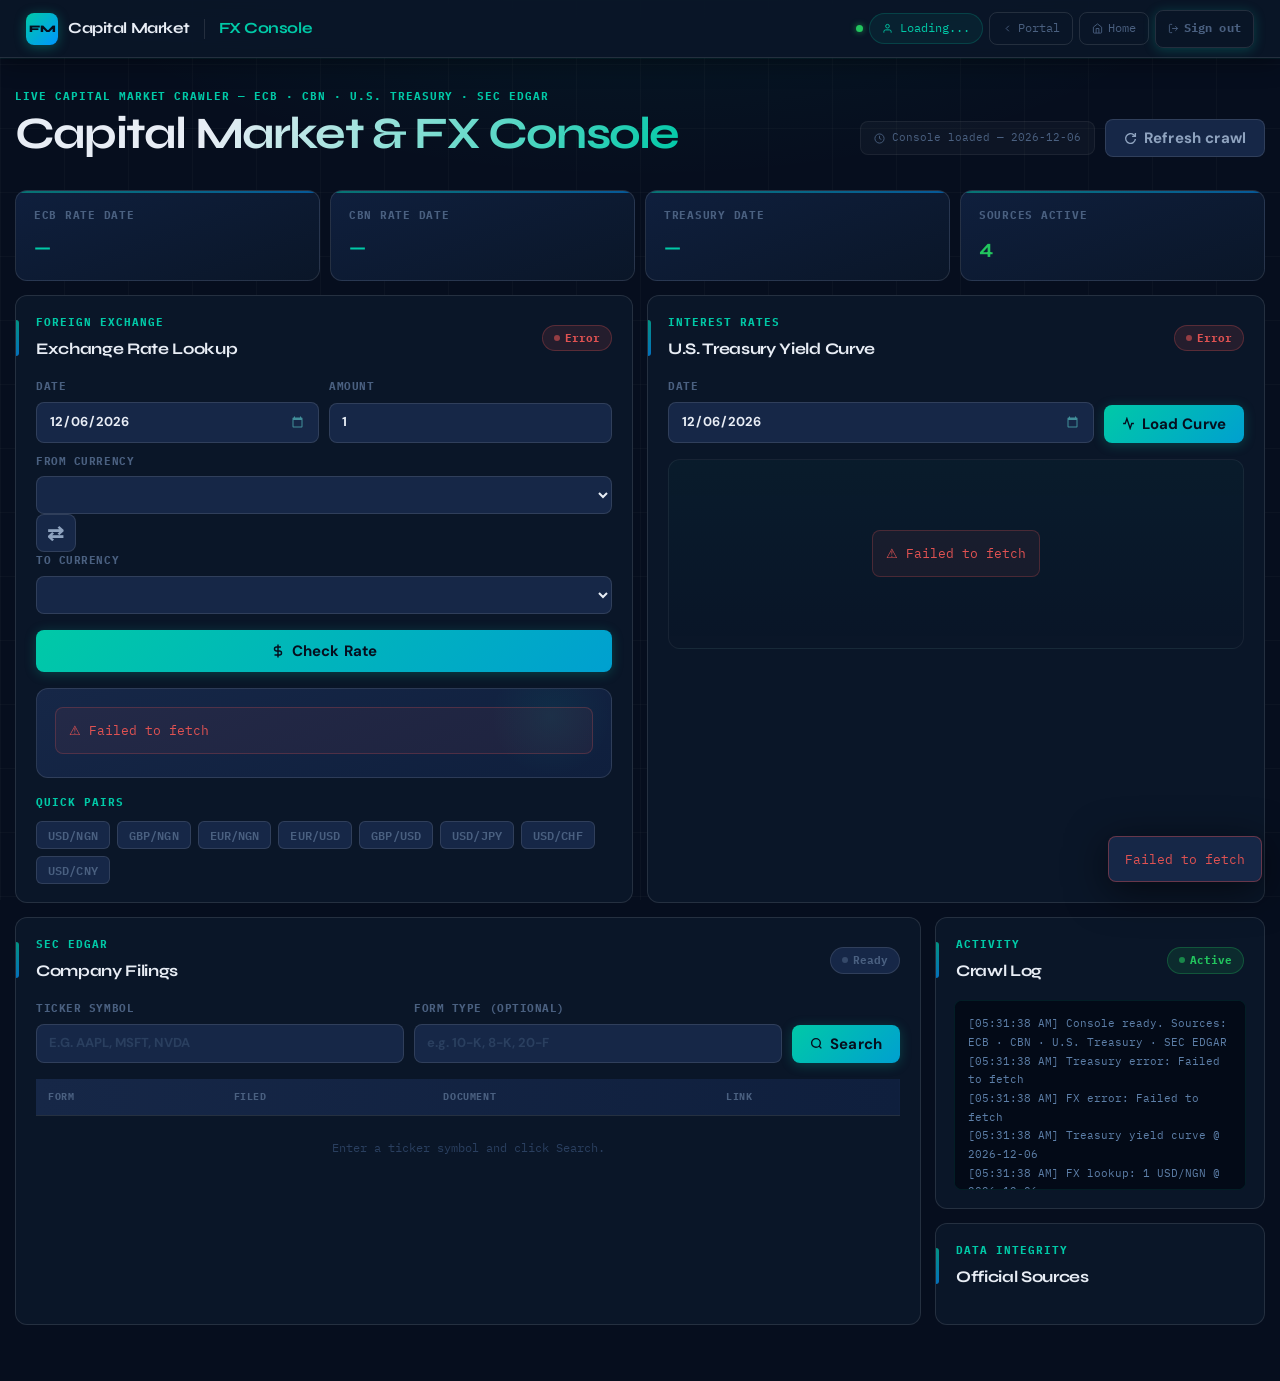
==== cmf/index.html @ c82257a8 "Update index.html" ====
<!DOCTYPE html>
<html lang="en">
<head>
<meta charset="UTF-8">
<meta name="viewport" content="width=device-width,initial-scale=1.0">
<title>Capital Market & FX Console — FM Finance Suite</title>
<link rel="icon" type="image/svg+xml" href="data:image/svg+xml,<svg xmlns='http://www.w3.org/2000/svg' viewBox='0 0 32 32'><rect width='32' height='32' rx='7' fill='%2300c9a7'/><text x='50%25' y='50%25' dominant-baseline='central' text-anchor='middle' font-family='Arial' font-weight='700' font-size='11' fill='%230a1628'>FM</text></svg>">
<link rel="preconnect" href="https://fonts.googleapis.com">
<link href="https://fonts.googleapis.com/css2?family=IBM+Plex+Mono:wght@400;500&family=Syne:wght@600;700;800&family=DM+Sans:ital,wght@0,400;0,500;0,600;1,400&display=swap" rel="stylesheet">
<style>
/* ════════════════════════════════════════════════════════════════════════
   FM FINANCE SUITE — CAPITAL MARKET & FX CONSOLE
   Design System: ECL dark navy / teal — enhanced edition
   ════════════════════════════════════════════════════════════════════════ */

*,*::before,*::after{box-sizing:border-box;margin:0;padding:0}

:root{
  /* Core palette */
  --n:   #060e1e;
  --n2:  #0a1628;
  --n3:  #0f1f3d;
  --n4:  #162747;
  --n5:  #1c3057;

  /* Accent */
  --t:   #00c9a7;
  --t2:  #00a98e;
  --t3:  #00876f;
  --tg:  linear-gradient(135deg,#00c9a7,#0096ff);

  /* Semantic */
  --am:  #f5a623;
  --rd:  #e05252;
  --gr:  #22c55e;
  --bl:  #3b82f6;

  /* Text */
  --tx:  #e8edf5;
  --tx2: #8fa3bf;
  --tx3: #4a6080;
  --tx4: #2a3f5f;

  /* Surfaces */
  --b:   rgba(255,255,255,.06);
  --b2:  rgba(255,255,255,.11);
  --b3:  rgba(255,255,255,.18);
  --sf:  rgba(255,255,255,.03);
  --sf2: rgba(0,201,167,.05);

  /* Glow */
  --glow-t:  0 0 24px rgba(0,201,167,.18), 0 0 48px rgba(0,201,167,.08);
  --glow-b:  0 0 24px rgba(59,130,246,.15);

  /* Layout */
  --r:   8px;
  --r2:  12px;

  /* Fonts */
  --mo: 'IBM Plex Mono', monospace;
  --sa: 'DM Sans', sans-serif;
  --di: 'Syne', sans-serif;

  /* Shadow */
  --sh:  0 4px 24px rgba(0,0,0,.5), 0 1px 0 rgba(255,255,255,.04) inset;
  --sh2: 0 8px 40px rgba(0,0,0,.6);
}

html{font-size:15px;scroll-behavior:smooth}

body{
  font-family:var(--sa);
  background:var(--n);
  color:var(--tx);
  min-height:100vh;
  line-height:1.6;
  /* subtle grid texture */
  background-image:
    radial-gradient(ellipse 80% 50% at 50% -10%, rgba(0,201,167,.08) 0%, transparent 60%),
    linear-gradient(rgba(255,255,255,.025) 1px, transparent 1px),
    linear-gradient(90deg, rgba(255,255,255,.025) 1px, transparent 1px);
  background-size: auto, 64px 64px, 64px 64px;
  background-attachment: fixed;
}

button,input,select,textarea{font:inherit}
a{color:var(--t);text-decoration:none}
a:hover{text-decoration:underline;color:var(--t2)}

/* ── Scrollbar ──────────────────────────────────────────────────────── */
::-webkit-scrollbar{width:5px;height:5px}
::-webkit-scrollbar-track{background:var(--n2)}
::-webkit-scrollbar-thumb{background:var(--n5);border-radius:99px}
::-webkit-scrollbar-thumb:hover{background:var(--t3)}

/* ── Keyframes ──────────────────────────────────────────────────────── */
@keyframes fadeUp{from{opacity:0;transform:translateY(12px)}to{opacity:1;transform:none}}
@keyframes pulse-dot{0%,100%{opacity:.5}50%{opacity:1}}
@keyframes spin{to{transform:rotate(360deg)}}
@keyframes shimmer{from{background-position:-200% 0}to{background-position:200% 0}}

/* ════════════════════════════════════════════════════════════════════════
   NAV
   ════════════════════════════════════════════════════════════════════════ */
#topnav{
  background:rgba(10,22,40,.92);
  backdrop-filter:blur(18px) saturate(1.4);
  -webkit-backdrop-filter:blur(18px) saturate(1.4);
  border-bottom:1px solid var(--b2);
  padding:0 1.75rem;
  height:58px;
  display:flex;
  align-items:center;
  justify-content:space-between;
  position:sticky;top:0;z-index:200;
  box-shadow:0 1px 0 rgba(0,201,167,.06), 0 4px 24px rgba(0,0,0,.4);
}

.nav-logo{
  font-family:var(--di);font-weight:700;font-size:15.5px;
  letter-spacing:-.03em;color:var(--tx);
  display:flex;align-items:center;gap:10px;
  user-select:none;
}

.nav-lm{
  width:32px;height:32px;
  background:linear-gradient(135deg,#00c9a7,#0096ff);
  border-radius:8px;
  display:flex;align-items:center;justify-content:center;
  font-size:10px;color:#060e1e;font-weight:800;
  box-shadow:0 2px 12px rgba(0,201,167,.35);
  flex-shrink:0;
  letter-spacing:0;
}

.nav-separator{
  width:1px;height:20px;background:var(--b2);margin:0 4px;
}

.nav-right{display:flex;align-items:center;gap:6px}

.nav-btn{
  display:flex;align-items:center;gap:5px;
  background:transparent;border:1px solid var(--b2);
  border-radius:var(--r);padding:6px 12px;
  font-size:11.5px;font-family:var(--mo);
  color:var(--tx3);cursor:pointer;
  transition:all .2s;text-decoration:none;
  white-space:nowrap;
}
.nav-btn:hover{
  background:var(--sf);color:var(--tx);
  border-color:var(--b3);text-decoration:none;
}
.nav-btn.home-btn:hover{border-color:rgba(0,201,167,.4);color:var(--t)}
.nav-btn.sign-out:hover{border-color:rgba(224,82,82,.4);color:var(--rd)}

.user-chip{
  display:flex;align-items:center;gap:7px;
  background:rgba(0,201,167,.07);
  border:1px solid rgba(0,201,167,.2);
  border-radius:20px;padding:5px 12px;
  font-size:11.5px;color:var(--t);font-family:var(--mo);
}

.live-dot{
  width:7px;height:7px;border-radius:50%;
  background:var(--gr);
  box-shadow:0 0 6px rgba(34,197,94,.7);
  animation:pulse-dot 2s ease-in-out infinite;
  flex-shrink:0;
}

/* ════════════════════════════════════════════════════════════════════════
   PAGE HEADER
   ════════════════════════════════════════════════════════════════════════ */
.page-header{
  width:min(1520px,calc(100% - 2rem));
  margin:2rem auto 1.25rem;
  display:flex;align-items:flex-end;
  justify-content:space-between;gap:16px;flex-wrap:wrap;
  animation:fadeUp .5s ease both;
}

.page-title-group p.eyebrow{margin-bottom:6px}

.page-title{
  font-family:var(--di);
  font-size:clamp(1.7rem,3.8vw,3rem);
  line-height:1.04;letter-spacing:-.04em;margin:0;
  background:linear-gradient(120deg,#e8edf5 30%,#00c9a7 100%);
  -webkit-background-clip:text;-webkit-text-fill-color:transparent;
  background-clip:text;
}

.header-actions{display:flex;align-items:center;flex-wrap:wrap;gap:10px}

.as-of-badge{
  font-family:var(--mo);font-size:11px;color:var(--tx3);
  border:1px solid var(--b);border-radius:var(--r);
  padding:7px 13px;background:var(--sf);
  display:flex;align-items:center;gap:7px;
}

/* ════════════════════════════════════════════════════════════════════════
   LAYOUT WRAPPERS
   ════════════════════════════════════════════════════════════════════════ */
.main-wrap{
  width:min(1520px,calc(100% - 2rem));
  margin:0 auto 56px;
}

.grid{display:grid;gap:14px;margin-bottom:14px}
.grid-2{grid-template-columns:1fr 1fr}
.grid-main{grid-template-columns:minmax(0,1fr) minmax(0,1fr)}
.grid-sec{grid-template-columns:minmax(0,1fr) 330px}
.side-col{display:flex;flex-direction:column;gap:14px}

/* ════════════════════════════════════════════════════════════════════════
   SOURCE STRIP
   ════════════════════════════════════════════════════════════════════════ */
.source-strip{
  display:grid;
  grid-template-columns:repeat(4,1fr);
  gap:10px;margin-bottom:14px;
  animation:fadeUp .45s ease both;
}

.source-chip{
  display:flex;align-items:center;gap:11px;
  padding:13px 15px;
  border:1px solid var(--b2);border-radius:var(--r2);
  background:linear-gradient(135deg,var(--n3) 0%,var(--n2) 100%);
  transition:all .25s;cursor:default;
  position:relative;overflow:hidden;
}
.source-chip::before{
  content:'';position:absolute;inset:0;
  background:linear-gradient(135deg,rgba(0,201,167,.06),transparent 60%);
  opacity:0;transition:opacity .25s;
}
.source-chip:hover::before{opacity:1}
.source-chip:hover{border-color:rgba(0,201,167,.3);box-shadow:var(--glow-t)}

.source-chip img{
  width:24px;height:24px;border-radius:5px;
  object-fit:contain;background:#fff;padding:2px;
  flex-shrink:0;
}
.source-chip strong{display:block;font-size:12.5px;color:var(--tx);font-family:var(--di);line-height:1.2}
.source-chip span{display:block;font-size:10.5px;color:var(--tx3);font-family:var(--mo);line-height:1.3;margin-top:2px}

/* ════════════════════════════════════════════════════════════════════════
   METRICS BAND
   ════════════════════════════════════════════════════════════════════════ */
.metrics-band{
  display:grid;
  grid-template-columns:repeat(4,minmax(0,1fr));
  gap:10px;margin-bottom:14px;
}

.metric-card{
  padding:16px 18px;
  border:1px solid var(--b2);border-radius:var(--r2);
  background:linear-gradient(160deg,var(--n3) 0%,var(--n2) 100%);
  position:relative;overflow:hidden;
  transition:border-color .25s, box-shadow .25s;
}
.metric-card::after{
  content:'';position:absolute;
  top:0;left:0;right:0;height:2px;
  background:var(--tg);opacity:.5;
}
.metric-card:hover{border-color:rgba(0,201,167,.25);box-shadow:var(--glow-t)}

.metric-label{
  display:block;margin-bottom:8px;
  color:var(--tx3);font-size:10.5px;font-weight:700;
  text-transform:uppercase;font-family:var(--mo);letter-spacing:.07em;
}
.metric-value{
  font-family:var(--di);
  font-size:clamp(.95rem,1.6vw,1.35rem);
  letter-spacing:-.03em;color:var(--t);
  font-weight:700;
}

/* ════════════════════════════════════════════════════════════════════════
   PANELS
   ════════════════════════════════════════════════════════════════════════ */
.panel{
  border:1px solid var(--b2);border-radius:var(--r2);
  background:var(--n2);min-width:0;
  position:relative;overflow:hidden;
  animation:fadeUp .5s ease both;
}

/* Accent bar on left edge of panels */
.panel::before{
  content:'';position:absolute;
  top:24px;left:0;width:3px;height:36px;
  background:var(--tg);border-radius:0 3px 3px 0;
  opacity:.7;
}

.panel-heading{
  display:flex;align-items:center;justify-content:space-between;
  gap:14px;padding:18px 20px 0;margin-bottom:16px;
}
.panel-heading h2{
  font-family:var(--di);font-size:1.08rem;margin:0;
  font-weight:700;letter-spacing:-.02em;
}
.panel-section{padding:0 20px 18px}

/* Eyebrow */
.eyebrow{
  color:var(--t);font-size:.72rem;font-weight:800;
  letter-spacing:.09em;text-transform:uppercase;
  font-family:var(--mo);margin-bottom:5px;display:block;
}

/* ════════════════════════════════════════════════════════════════════════
   STATUS PILLS
   ════════════════════════════════════════════════════════════════════════ */
.status-pill{
  display:inline-flex;align-items:center;gap:5px;
  padding:4px 11px;border-radius:999px;
  font-size:10.5px;font-weight:700;font-family:var(--mo);
  border:1px solid var(--b2);background:var(--n4);color:var(--tx3);
  white-space:nowrap;transition:all .2s;
}
.status-pill::before{
  content:'';width:6px;height:6px;border-radius:50%;
  background:currentColor;opacity:.6;
  animation:pulse-dot 2.5s ease-in-out infinite;
}
.status-pill.ok{background:rgba(34,197,94,.12);color:var(--gr);border-color:rgba(34,197,94,.28)}
.status-pill.loading{background:rgba(245,166,35,.1);color:var(--am);border-color:rgba(245,166,35,.28)}
.status-pill.loading::before{animation:spin .8s linear infinite;border-radius:0;
  width:8px;height:8px;border:2px solid var(--am);border-top-color:transparent;background:none;}
.status-pill.error{background:rgba(224,82,82,.12);color:var(--rd);border-color:rgba(224,82,82,.28)}

/* ════════════════════════════════════════════════════════════════════════
   BUTTONS
   ════════════════════════════════════════════════════════════════════════ */
button{
  min-height:38px;border:0;border-radius:var(--r);
  padding:0 18px;
  background:linear-gradient(135deg,#00c9a7,#00a0d0);
  color:#060e1e;
  font-weight:700;cursor:pointer;
  transition:all .2s;
  display:inline-flex;align-items:center;gap:7px;
  letter-spacing:.01em;
  box-shadow:0 2px 12px rgba(0,201,167,.25);
}
button:hover{
  background:linear-gradient(135deg,#00dbb9,#0096ff);
  box-shadow:0 4px 20px rgba(0,201,167,.4);
  transform:translateY(-1px);
}
button:active{transform:translateY(0);box-shadow:0 1px 6px rgba(0,201,167,.2)}
button:disabled{cursor:not-allowed;opacity:.45;transform:none;box-shadow:none}

button.secondary{
  border:1px solid var(--b2);
  background:var(--n4);color:var(--tx2);
  box-shadow:none;
}
button.secondary:hover{
  border-color:rgba(0,201,167,.4);color:var(--t);
  background:var(--n4);box-shadow:var(--glow-t);
}

.full-btn{width:100%;justify-content:center;margin-top:6px;padding:0 18px;min-height:42px}

/* ════════════════════════════════════════════════════════════════════════
   INPUTS
   ════════════════════════════════════════════════════════════════════════ */
input[type="text"],
input[type="number"],
input[type="date"],
select{
  width:100%;min-height:38px;
  border:1px solid var(--b2);border-radius:var(--r);
  padding:8px 12px;color:var(--tx);
  background:var(--n4);
  font-family:var(--sa);font-size:13px;
  outline:none;transition:border-color .2s, box-shadow .2s;
}
input:focus,select:focus{
  border-color:var(--t);
  box-shadow:0 0 0 3px rgba(0,201,167,.12);
  background:var(--n5);
}
input::placeholder{color:var(--tx4)}
select option{background:var(--n3);color:var(--tx)}

/* date input calendar icon */
input[type="date"]::-webkit-calendar-picker-indicator{
  filter:invert(60%) sepia(1) saturate(2) hue-rotate(130deg);
  cursor:pointer;opacity:.6;
}

.field-group{
  display:grid;gap:6px;
  color:var(--tx3);font-size:11px;font-weight:700;
  font-family:var(--mo);text-transform:uppercase;letter-spacing:.05em;
}

/* ════════════════════════════════════════════════════════════════════════
   FX PANEL
   ════════════════════════════════════════════════════════════════════════ */
.fx-form{padding:0 20px 16px;display:flex;flex-direction:column;gap:10px}
.fx-row{display:grid;grid-template-columns:1fr 1fr;gap:10px}
.fx-ccy-row{grid-template-columns:1fr auto 1fr;align-items:end;gap:8px}

.swap-btn{
  width:40px;min-height:38px;padding:0;
  background:var(--n4);
  border:1px solid var(--b2);
  color:var(--tx2);font-size:20px;
  display:flex;align-items:center;justify-content:center;
  flex-shrink:0;box-shadow:none;
  border-radius:var(--r);
}
.swap-btn:hover{
  background:var(--n5);color:var(--t);
  border-color:rgba(0,201,167,.4);
  box-shadow:none;transform:none;
}

/* FX Result block */
.result-block{
  margin:0 20px 16px;
  border:1px solid var(--b2);border-radius:var(--r2);
  background:linear-gradient(160deg,var(--n4) 0%,var(--n3) 100%);
  padding:18px;min-height:90px;
  position:relative;overflow:hidden;
  transition:border-color .3s;
}
.result-block.has-data{
  border-color:rgba(0,201,167,.25);
  box-shadow:0 0 0 1px rgba(0,201,167,.06) inset;
}
.result-block::before{
  content:'';position:absolute;
  bottom:0;right:0;width:120px;height:120px;
  background:radial-gradient(circle,rgba(0,201,167,.07) 0%,transparent 70%);
  pointer-events:none;
}

.empty-state{
  text-align:center;color:var(--tx4);
  font-family:var(--mo);font-size:12px;
  padding:22px 10px;line-height:1.6;
}

.rate-label{
  font-family:var(--mo);font-size:11px;color:var(--tx3);
  margin-bottom:5px;display:block;text-transform:uppercase;letter-spacing:.05em;
}
.rate-main{
  font-family:var(--di);
  font-size:clamp(1.6rem,3vw,2.4rem);
  letter-spacing:-.04em;color:var(--t);line-height:1.1;
  font-weight:700;margin-bottom:12px;
}
.rate-meta{
  display:grid;grid-template-columns:repeat(3,1fr);
  gap:10px;
}
.rate-meta-item span{
  display:block;font-size:9.5px;color:var(--tx3);
  font-family:var(--mo);text-transform:uppercase;
  letter-spacing:.05em;margin-bottom:3px;
}
.rate-meta-item strong{
  font-family:var(--mo);font-size:12.5px;color:var(--tx2);
}
.provider-badge{
  display:inline-flex;margin-top:12px;
  padding:3px 9px;border-radius:999px;
  font-size:10px;font-weight:700;font-family:var(--mo);
  background:rgba(0,201,167,.1);color:var(--t);
  border:1px solid rgba(0,201,167,.25);
}

/* Quick pairs */
.quick-pairs{display:flex;flex-wrap:wrap;gap:7px}
.qp-btn{
  min-height:28px;padding:0 11px;
  background:var(--n4);border:1px solid var(--b2);
  color:var(--tx3);font-size:11.5px;font-family:var(--mo);
  font-weight:600;box-shadow:none;border-radius:6px;
}
.qp-btn:hover{
  background:var(--n5);border-color:rgba(0,201,167,.4);
  color:var(--t);box-shadow:none;transform:none;
}

/* ════════════════════════════════════════════════════════════════════════
   INLINE CONTROLS (forms with row of fields)
   ════════════════════════════════════════════════════════════════════════ */
.inline-controls{
  display:flex;align-items:flex-end;gap:10px;
  padding:0 20px 16px;flex-wrap:wrap;
}
.inline-controls .field-group{flex:1;min-width:120px}

/* ════════════════════════════════════════════════════════════════════════
   TREASURY YIELD CURVE
   ════════════════════════════════════════════════════════════════════════ */
.curve-wrap{
  margin:0 20px 4px;
  border:1px solid var(--b);border-radius:var(--r2);
  background:linear-gradient(180deg,rgba(0,201,167,.03) 0%,transparent 100%);
  overflow:hidden;min-height:190px;
  display:flex;align-items:center;justify-content:center;
}
.curve-wrap svg{width:100%;height:auto;display:block}

.treasury-metrics{
  display:grid;grid-template-columns:repeat(3,1fr);
  gap:8px;padding:14px 20px 20px;
}
.tmetric{
  padding:11px 12px;
  border:1px solid var(--b);border-radius:var(--r);
  background:var(--n4);text-align:center;
}
.tmetric span{
  display:block;font-size:9.5px;color:var(--tx3);
  font-family:var(--mo);text-transform:uppercase;
  letter-spacing:.05em;margin-bottom:5px;
}
.tmetric strong{
  font-family:var(--di);font-size:1.05rem;color:var(--t);
  font-weight:700;
}

/* ════════════════════════════════════════════════════════════════════════
   TABLE
   ════════════════════════════════════════════════════════════════════════ */
.table-wrap{overflow-x:auto;padding:0 20px 20px}
table{width:100%;min-width:480px;border-collapse:collapse;font-size:12px}

thead tr{
  background:linear-gradient(90deg,var(--n4),var(--n3));
  border-bottom:1px solid var(--b2);
}
th{
  padding:10px 12px;text-align:left;vertical-align:middle;
  color:var(--tx3);font-size:10px;text-transform:uppercase;
  font-family:var(--mo);letter-spacing:.06em;font-weight:700;
  white-space:nowrap;
}
td{
  padding:10px 12px;border-bottom:1px solid var(--b);
  text-align:left;vertical-align:middle;
}
tbody tr{transition:background .15s}
tbody tr:hover{background:rgba(0,201,167,.04)}
tbody tr:last-child td{border-bottom:0}

.form-badge{
  display:inline-flex;min-width:52px;justify-content:center;
  padding:3px 8px;border-radius:999px;
  color:var(--t);background:rgba(0,201,167,.1);
  font-weight:800;font-size:10.5px;font-family:var(--mo);
  border:1px solid rgba(0,201,167,.22);
}
td a{
  color:var(--t);font-family:var(--mo);font-size:11px;
  display:inline-flex;align-items:center;gap:3px;
}
td a:hover{color:var(--tx)}

/* ════════════════════════════════════════════════════════════════════════
   SOURCE LIST (sidebar)
   ════════════════════════════════════════════════════════════════════════ */
.source-list{display:grid;gap:8px;padding:0 18px 18px}
.source-item{
  display:grid;grid-template-columns:28px minmax(0,1fr);
  align-items:start;gap:10px;padding:11px;
  border:1px solid var(--b);border-radius:var(--r);
  background:var(--n3);
  transition:border-color .2s;
}
.source-item:hover{border-color:rgba(0,201,167,.25)}
.source-item img{
  width:24px;height:24px;border-radius:5px;
  object-fit:contain;background:#fff;padding:2px;margin-top:2px;
}
.source-item strong{display:block;font-size:12px;color:var(--tx);font-family:var(--di);line-height:1.3}
.source-item span{display:block;font-size:10.5px;color:var(--tx3);font-family:var(--mo);margin-top:2px;line-height:1.3}
.source-item a{font-size:10.5px;color:var(--t);font-family:var(--mo);margin-top:4px;display:inline-block}

/* ════════════════════════════════════════════════════════════════════════
   CRAWL LOG
   ════════════════════════════════════════════════════════════════════════ */
.crawl-log{
  margin:0 18px 18px;padding:13px;
  min-height:110px;max-height:190px;overflow-y:auto;
  border:1px solid rgba(0,201,167,.1);border-radius:var(--r);
  background:#030a17;color:#5d7fa8;
  font-family:var(--mo);font-size:11px;line-height:1.7;
  white-space:pre-wrap;overflow-wrap:anywhere;
}
.crawl-log::-webkit-scrollbar{width:3px}

/* ════════════════════════════════════════════════════════════════════════
   ERROR BOX
   ════════════════════════════════════════════════════════════════════════ */
.error-box{
  padding:13px;border:1px solid rgba(224,82,82,.25);
  border-radius:var(--r);background:rgba(224,82,82,.07);
  color:var(--rd);line-height:1.5;font-size:12.5px;font-family:var(--mo);
}

/* ════════════════════════════════════════════════════════════════════════
   DIVIDER
   ════════════════════════════════════════════════════════════════════════ */
.panel-divider{
  height:1px;background:var(--b);margin:0 20px 16px;
}

/* ════════════════════════════════════════════════════════════════════════
   TOAST
   ════════════════════════════════════════════════════════════════════════ */
#toast{
  position:fixed;right:18px;bottom:18px;
  max-width:min(380px,calc(100vw - 36px));
  transform:translateY(20px);
  border-radius:var(--r);padding:12px 16px;
  background:var(--n4);
  border:1px solid var(--b2);
  color:var(--tx);font-size:12.5px;font-family:var(--mo);
  opacity:0;pointer-events:none;
  transition:opacity .2s ease,transform .2s ease;
  z-index:500;
  box-shadow:var(--sh2);
}
#toast.show{transform:translateY(0);opacity:1}

/* ════════════════════════════════════════════════════════════════════════
   RESPONSIVE
   ════════════════════════════════════════════════════════════════════════ */
@media(max-width:1200px){
  .grid-main,.grid-sec{grid-template-columns:1fr}
  .source-strip{grid-template-columns:repeat(2,1fr)}
  .metrics-band{grid-template-columns:repeat(2,1fr)}
  .side-col{flex-direction:row}
  .side-col .panel{flex:1}
}
@media(max-width:820px){
  .source-strip{grid-template-columns:repeat(2,1fr)}
  .metrics-band{grid-template-columns:repeat(2,1fr)}
}
@media(max-width:640px){
  .page-header{align-items:flex-start;flex-direction:column}
  .source-strip{grid-template-columns:1fr}
  .metrics-band{grid-template-columns:1fr 1fr}
  .fx-row{grid-template-columns:1fr}
  .fx-ccy-row{grid-template-columns:1fr auto 1fr}
  .rate-meta{grid-template-columns:1fr 1fr}
  .side-col{flex-direction:column}
  #topnav{padding:0 1rem;flex-wrap:wrap;height:auto;gap:6px;padding-top:9px;padding-bottom:9px}
}
@media(max-width:480px){
  .nav-btn:not(.sign-out) span{display:none}
  .metrics-band{grid-template-columns:1fr}
  .treasury-metrics{grid-template-columns:1fr}
}
</style>
</head>
<body>

<!-- ════ NAV ════ -->
<nav id="topnav">
  <div class="nav-logo">
    <div class="nav-lm">FM</div>
    <span>Capital Market</span>
    <div class="nav-separator"></div>
    <span style="color:var(--t)">FX Console</span>
  </div>
  <div class="nav-right">
    <div class="live-dot" title="Live data feed active"></div>
    <div class="user-chip" id="userChip">
      <svg width="11" height="11" viewBox="0 0 24 24" fill="none" stroke="currentColor" stroke-width="2"><path d="M20 21v-2a4 4 0 0 0-4-4H8a4 4 0 0 0-4 4v2"/><circle cx="12" cy="7" r="4"/></svg>
      <span id="FM-user-name">Loading...</span>
    </div>
    <a href="../portal/" class="nav-btn">
      <svg width="11" height="11" viewBox="0 0 24 24" fill="none" stroke="currentColor" stroke-width="2"><path d="m15 18-6-6 6-6"/></svg>
      <span>Portal</span>
    </a>
    <a href="../" class="nav-btn home-btn">
      <svg width="11" height="11" viewBox="0 0 24 24" fill="none" stroke="currentColor" stroke-width="2"><path d="m3 9 9-7 9 7v11a2 2 0 0 1-2 2H5a2 2 0 0 1-2-2z"/><polyline points="9 22 9 12 15 12 15 22"/></svg>
      <span>Home</span>
    </a>
    <button class="nav-btn sign-out" id="signOutBtn">
      <svg width="11" height="11" viewBox="0 0 24 24" fill="none" stroke="currentColor" stroke-width="2"><path d="M9 21H5a2 2 0 0 1-2-2V5a2 2 0 0 1 2-2h4"/><polyline points="16 17 21 12 16 7"/><line x1="21" y1="12" x2="9" y2="12"/></svg>
      <span>Sign out</span>
    </button>
  </div>
</nav>

<!-- ════ PAGE HEADER ════ -->
<div class="page-header">
  <div class="page-title-group">
    <span class="eyebrow">Live capital market crawler — ECB · CBN · U.S. Treasury · SEC EDGAR</span>
    <h1 class="page-title">Capital Market &amp; FX Console</h1>
  </div>
  <div class="header-actions">
    <div class="as-of-badge">
      <svg width="11" height="11" viewBox="0 0 24 24" fill="none" stroke="currentColor" stroke-width="2"><circle cx="12" cy="12" r="10"/><polyline points="12 6 12 12 16 14"/></svg>
      <span id="asOfText">Official-source crawl</span>
    </div>
    <button id="refreshAll" class="secondary" type="button">
      <svg width="13" height="13" viewBox="0 0 24 24" fill="none" stroke="currentColor" stroke-width="2.5"><path d="M21 2v6h-6"/><path d="M21 13a9 9 0 1 1-3-7.7L21 8"/></svg>
      Refresh crawl
    </button>
  </div>
</div>

<!-- ════ MAIN WRAP ════ -->
<div class="main-wrap">

  <!-- Source strip -->
  <section class="source-strip" id="sourceStrip" aria-label="Official data sources"></section>

  <!-- Metrics band -->
  <div class="metrics-band">
    <div class="metric-card">
      <span class="metric-label">ECB Rate Date</span>
      <div class="metric-value" id="mEcbDate">—</div>
    </div>
    <div class="metric-card">
      <span class="metric-label">CBN Rate Date</span>
      <div class="metric-value" id="mCbnDate">—</div>
    </div>
    <div class="metric-card">
      <span class="metric-label">Treasury Date</span>
      <div class="metric-value" id="mTreasuryDate">—</div>
    </div>
    <div class="metric-card">
      <span class="metric-label">Sources Active</span>
      <div class="metric-value" id="mSources" style="color:var(--gr)">4</div>
    </div>
  </div>

  <!-- ── MAIN GRID: FX + Treasury ── -->
  <div class="grid grid-main">

    <!-- FX Panel -->
    <article class="panel fx-panel">
      <div class="panel-heading">
        <div>
          <span class="eyebrow">Foreign Exchange</span>
          <h2>Exchange Rate Lookup</h2>
        </div>
        <span class="status-pill" id="fxStatus">Ready</span>
      </div>

      <form id="fxForm" class="fx-form">
        <div class="fx-row">
          <label class="field-group">
            <span>Date</span>
            <input id="fxDate" name="date" type="date" />
          </label>
          <label class="field-group">
            <span>Amount</span>
            <input id="fxAmount" name="amount" type="number" min="0.01" step="0.01" value="1" />
          </label>
        </div>
        <div class="fx-ccy-row">
          <label class="field-group">
            <span>From currency</span>
            <select id="fxBase" name="base"></select>
          </label>
          <button class="swap-btn" id="swapCurrencies" type="button" title="Swap currencies">⇄</button>
          <label class="field-group">
            <span>To currency</span>
            <select id="fxQuote" name="quote"></select>
          </label>
        </div>
        <button type="submit" class="full-btn">
          <svg width="14" height="14" viewBox="0 0 24 24" fill="none" stroke="currentColor" stroke-width="2.5"><line x1="12" y1="1" x2="12" y2="23"/><path d="M17 5H9.5a3.5 3.5 0 0 0 0 7h5a3.5 3.5 0 0 1 0 7H6"/></svg>
          Check Rate
        </button>
      </form>

      <div class="result-block" id="fxResult">
        <p class="empty-state">
          <svg width="28" height="28" viewBox="0 0 24 24" fill="none" stroke="currentColor" stroke-width="1.5" style="display:block;margin:0 auto 10px;opacity:.3"><line x1="12" y1="1" x2="12" y2="23"/><path d="M17 5H9.5a3.5 3.5 0 0 0 0 7h5a3.5 3.5 0 0 1 0 7H6"/></svg>
          Select currencies and date, then click Check Rate.
        </p>
      </div>

      <div class="panel-section">
        <span class="eyebrow" style="margin-bottom:10px">Quick pairs</span>
        <div class="quick-pairs" id="quickPairs">
          <button class="qp-btn" data-base="USD" data-quote="NGN">USD/NGN</button>
          <button class="qp-btn" data-base="GBP" data-quote="NGN">GBP/NGN</button>
          <button class="qp-btn" data-base="EUR" data-quote="NGN">EUR/NGN</button>
          <button class="qp-btn" data-base="EUR" data-quote="USD">EUR/USD</button>
          <button class="qp-btn" data-base="GBP" data-quote="USD">GBP/USD</button>
          <button class="qp-btn" data-base="USD" data-quote="JPY">USD/JPY</button>
          <button class="qp-btn" data-base="USD" data-quote="CHF">USD/CHF</button>
          <button class="qp-btn" data-base="USD" data-quote="CNY">USD/CNY</button>
        </div>
      </div>
    </article>

    <!-- Treasury Panel -->
    <article class="panel treasury-panel">
      <div class="panel-heading">
        <div>
          <span class="eyebrow">Interest Rates</span>
          <h2>U.S. Treasury Yield Curve</h2>
        </div>
        <span class="status-pill" id="treasuryStatus">Ready</span>
      </div>

      <form class="inline-controls" id="treasuryForm">
        <label class="field-group">
          <span>Date</span>
          <input id="treasuryDate" name="date" type="date" />
        </label>
        <button type="submit">
          <svg width="13" height="13" viewBox="0 0 24 24" fill="none" stroke="currentColor" stroke-width="2.5"><polyline points="22 12 18 12 15 21 9 3 6 12 2 12"/></svg>
          Load Curve
        </button>
      </form>

      <div class="curve-wrap" id="yieldChart">
        <p class="empty-state">Select a date to load the yield curve.</p>
      </div>

      <div class="treasury-metrics" id="treasuryMetrics"></div>
    </article>
  </div><!-- /main grid -->

  <!-- ── SECONDARY GRID: SEC + sidebar ── -->
  <div class="grid grid-sec">

    <!-- SEC EDGAR -->
    <article class="panel filings-panel">
      <div class="panel-heading">
        <div>
          <span class="eyebrow">SEC EDGAR</span>
          <h2>Company Filings</h2>
        </div>
        <span class="status-pill" id="secStatus">Ready</span>
      </div>

      <form class="inline-controls" id="secForm">
        <label class="field-group">
          <span>Ticker symbol</span>
          <input id="tickerInput" name="ticker" type="text"
            placeholder="e.g. AAPL, MSFT, NVDA"
            style="text-transform:uppercase" maxlength="10" />
        </label>
        <label class="field-group">
          <span>Form type (optional)</span>
          <input id="formFilter" name="form" type="text"
            placeholder="e.g. 10-K, 8-K, 20-F" maxlength="10" />
        </label>
        <button type="submit">
          <svg width="13" height="13" viewBox="0 0 24 24" fill="none" stroke="currentColor" stroke-width="2.5"><circle cx="11" cy="11" r="8"/><line x1="21" y1="21" x2="16.65" y2="16.65"/></svg>
          Search
        </button>
      </form>

      <div class="table-wrap">
        <table>
          <thead>
            <tr>
              <th>Form</th>
              <th>Filed</th>
              <th>Document</th>
              <th>Link</th>
            </tr>
          </thead>
          <tbody id="filingsBody">
            <tr><td colspan="4" class="empty-state">Enter a ticker symbol and click Search.</td></tr>
          </tbody>
        </table>
      </div>
    </article>

    <!-- Sidebar -->
    <div class="side-col">

      <!-- Crawl log -->
      <article class="panel">
        <div class="panel-heading">
          <div>
            <span class="eyebrow">Activity</span>
            <h2>Crawl Log</h2>
          </div>
          <span class="status-pill" id="crawlStatus">Idle</span>
        </div>
        <pre class="crawl-log" id="crawlLog">Waiting for activity…</pre>
      </article>

      <!-- Official sources -->
      <article class="panel">
        <div class="panel-heading">
          <div>
            <span class="eyebrow">Data integrity</span>
            <h2>Official Sources</h2>
          </div>
        </div>
        <div class="source-list" id="sourceList"></div>
      </article>

    </div><!-- /side-col -->
  </div><!-- /sec grid -->

</div><!-- /main-wrap -->

<div id="toast"></div>

<script>
"use strict";

/* ══════════════════════════════════════════════════════════════
   BACKEND URL — update this after deploying server.js to Render
   Example: "https://capital-market-fx-console.onrender.com"
   Leave trailing slash OFF.
   ══════════════════════════════════════════════════════════════ */
const API_BASE = "https://eis-recbackend.onrender.com";

const state = { sources: [], currencies: [] };

const els = {
  asOfText:        document.querySelector("#asOfText"),
  refreshAll:      document.querySelector("#refreshAll"),
  sourceStrip:     document.querySelector("#sourceStrip"),
  sourceList:      document.querySelector("#sourceList"),
  crawlLog:        document.querySelector("#crawlLog"),
  crawlStatus:     document.querySelector("#crawlStatus"),
  fxForm:          document.querySelector("#fxForm"),
  fxDate:          document.querySelector("#fxDate"),
  fxAmount:        document.querySelector("#fxAmount"),
  fxBase:          document.querySelector("#fxBase"),
  fxQuote:         document.querySelector("#fxQuote"),
  fxResult:        document.querySelector("#fxResult"),
  fxStatus:        document.querySelector("#fxStatus"),
  swapCurrencies:  document.querySelector("#swapCurrencies"),
  quickPairs:      document.querySelector("#quickPairs"),
  treasuryForm:    document.querySelector("#treasuryForm"),
  treasuryDate:    document.querySelector("#treasuryDate"),
  treasuryStatus:  document.querySelector("#treasuryStatus"),
  yieldChart:      document.querySelector("#yieldChart"),
  treasuryMetrics: document.querySelector("#treasuryMetrics"),
  secForm:         document.querySelector("#secForm"),
  tickerInput:     document.querySelector("#tickerInput"),
  formFilter:      document.querySelector("#formFilter"),
  secStatus:       document.querySelector("#secStatus"),
  filingsBody:     document.querySelector("#filingsBody"),
  mEcbDate:        document.querySelector("#mEcbDate"),
  mCbnDate:        document.querySelector("#mCbnDate"),
  mTreasuryDate:   document.querySelector("#mTreasuryDate"),
  mSources:        document.querySelector("#mSources"),
  signOutBtn:      document.querySelector("#signOutBtn"),
  toast:           document.querySelector("#toast"),
};

/* ── Utils ── */
function todayIso() {
  const now = new Date();
  return new Date(now.getTime() - now.getTimezoneOffset() * 60000).toISOString().slice(0, 10);
}

function fmt(value, digits = 4) {
  if (!Number.isFinite(Number(value))) return "N/A";
  return new Intl.NumberFormat(undefined, {
    maximumFractionDigits: digits,
    minimumFractionDigits: Math.min(2, digits)
  }).format(Number(value));
}

function setStatus(el, text, mode = "") {
  el.textContent = text;
  el.className = `status-pill ${mode}`.trim();
}

function log(msg) {
  const t = new Date().toLocaleTimeString([], { hour: "2-digit", minute: "2-digit", second: "2-digit" });
  els.crawlLog.textContent = (`[${t}] ${msg}\n` + els.crawlLog.textContent).slice(0, 2400);
  setStatus(els.crawlStatus, "Active", "ok");
}

function toast(msg, isError = false) {
  els.toast.textContent = msg;
  els.toast.style.borderColor = isError ? "rgba(224,82,82,.4)" : "";
  els.toast.style.color = isError ? "var(--rd)" : "";
  els.toast.classList.add("show");
  clearTimeout(toast._t);
  toast._t = setTimeout(() => els.toast.classList.remove("show"), 3800);
}

async function api(path, params = {}) {
  const url = new URL(API_BASE + path);
  for (const [k, v] of Object.entries(params)) {
    if (v !== undefined && v !== null && v !== "") url.searchParams.set(k, v);
  }
  const res = await fetch(url);
  const data = await res.json();
  if (!res.ok || data.ok === false) throw new Error(data.error || `HTTP ${res.status}`);
  return data;
}

function escHtml(v) {
  return String(v ?? "")
    .replace(/&/g,"&amp;").replace(/</g,"&lt;").replace(/>/g,"&gt;")
    .replace(/"/g,"&quot;").replace(/'/g,"&#039;");
}

/* ── Sources ── */
async function loadSources() {
  try {
    const { sources } = await api("/api/sources");
    state.sources = sources;
    renderSources();
  } catch (e) { log(`Sources error: ${e.message}`); }
}

function renderSources() {
  els.sourceStrip.innerHTML = state.sources.map(s => `
    <div class="source-chip">
      <img src="${s.asset}" alt="" loading="lazy" onerror="this.style.display='none'"/>
      <div>
        <strong>${s.shortName}</strong>
        <span>${s.coverage}</span>
      </div>
    </div>`).join("");

  els.sourceList.innerHTML = state.sources.map(s => `
    <div class="source-item">
      <img src="${s.asset}" alt="" loading="lazy" onerror="this.style.display='none'"/>
      <div>
        <strong>${s.name}</strong>
        <span>${s.cadence}</span>
        <a href="${s.officialUrl}" target="_blank" rel="noopener">Official source ↗</a>
      </div>
    </div>`).join("");
}

/* ── Currencies ── */
async function loadCurrencies() {
  try {
    const { currencies } = await api("/api/currencies");
    state.currencies = currencies;
    const opts = currencies.map(c => `<option value="${c.code}">${c.code} — ${c.name}</option>`).join("");
    els.fxBase.innerHTML = opts;
    els.fxQuote.innerHTML = opts;
    els.fxBase.value = "USD";
    els.fxQuote.value = "NGN";
  } catch (e) { log(`Currency load error: ${e.message}`); }
}

/* ── FX ── */
els.fxForm.addEventListener("submit", async e => {
  e.preventDefault();
  await doFxLookup(els.fxDate.value, els.fxBase.value, els.fxQuote.value, els.fxAmount.value);
});

els.swapCurrencies.addEventListener("click", () => {
  [els.fxBase.value, els.fxQuote.value] = [els.fxQuote.value, els.fxBase.value];
});

els.quickPairs.addEventListener("click", e => {
  const btn = e.target.closest(".qp-btn");
  if (!btn) return;
  els.fxBase.value = btn.dataset.base;
  els.fxQuote.value = btn.dataset.quote;
  els.fxAmount.value = "1";
  doFxLookup(els.fxDate.value, btn.dataset.base, btn.dataset.quote, "1");
});

async function doFxLookup(date, base, quote, amount) {
  if (!base || !quote) { toast("Select both currencies", true); return; }
  setStatus(els.fxStatus, "Loading…", "loading");
  log(`FX lookup: ${amount} ${base}/${quote} @ ${date || "today"}`);
  try {
    const d = await api("/api/fx", { date, base, quote, amount });
    renderFxResult(d);
    setStatus(els.fxStatus, "OK", "ok");
    if (d.provider === "ECB") els.mEcbDate.textContent = d.effectiveDate;
    if (d.provider === "CBN") els.mCbnDate.textContent = d.effectiveDate;
    log(`Result: 1 ${base} = ${fmt(d.rate)} ${quote} — ${d.provider}, eff. ${d.effectiveDate}`);
  } catch (err) {
    setStatus(els.fxStatus, "Error", "error");
    els.fxResult.innerHTML = `<div class="error-box">⚠ ${escHtml(err.message)}</div>`;
    els.fxResult.classList.remove("has-data");
    log(`FX error: ${err.message}`);
    toast(err.message, true);
  }
}

function renderFxResult(d) {
  els.fxResult.classList.add("has-data");
  els.fxResult.innerHTML = `
    <span class="rate-label">${escHtml(String(d.amount))} ${d.base} =</span>
    <div class="rate-main">${fmt(d.converted, 4)} <span style="color:var(--tx2);font-size:.55em">${d.quote}</span></div>
    <div class="rate-meta">
      <div class="rate-meta-item">
        <span>Exchange rate</span>
        <strong>1 ${d.base} = ${fmt(d.rate, 6)} ${d.quote}</strong>
      </div>
      <div class="rate-meta-item">
        <span>Inverse rate</span>
        <strong>1 ${d.quote} = ${fmt(1 / d.rate, 6)} ${d.base}</strong>
      </div>
      <div class="rate-meta-item">
        <span>Effective date</span>
        <strong>${d.effectiveDate}</strong>
      </div>
    </div>
    <span class="provider-badge">
      <svg width="9" height="9" viewBox="0 0 24 24" fill="none" stroke="currentColor" stroke-width="2.5" style="margin-right:3px"><polyline points="20 6 9 17 4 12"/></svg>
      ${d.provider} official rate
    </span>`;
}

/* ── Treasury ── */
els.treasuryForm.addEventListener("submit", async e => {
  e.preventDefault();
  await doTreasury(els.treasuryDate.value);
});

async function doTreasury(date) {
  setStatus(els.treasuryStatus, "Loading…", "loading");
  log(`Treasury yield curve @ ${date || "today"}`);
  try {
    const d = await api("/api/treasury", { date });
    renderYieldCurve(d.curve);
    renderTreasuryMetrics(d.curve);
    setStatus(els.treasuryStatus, "OK", "ok");
    els.mTreasuryDate.textContent = d.effectiveDate;
    els.asOfText.textContent = `Latest crawl — ${d.effectiveDate}`;
    log(`Treasury: ${d.curve.length} tenors loaded, eff. ${d.effectiveDate}`);
  } catch (err) {
    setStatus(els.treasuryStatus, "Error", "error");
    els.yieldChart.innerHTML = `<div class="error-box" style="margin:16px">⚠ ${escHtml(err.message)}</div>`;
    log(`Treasury error: ${err.message}`);
  }
}

function renderYieldCurve(curve) {
  if (!curve || !curve.length) {
    els.yieldChart.innerHTML = `<p class="empty-state">No yield data returned.</p>`;
    return;
  }
  const W = 520, H = 200;
  const pad = { t: 22, r: 18, b: 38, l: 46 };
  const iW = W - pad.l - pad.r;
  const iH = H - pad.t - pad.b;
  const ys = curve.map(c => c.yield);
  const minY = Math.min(...ys) - 0.25;
  const maxY = Math.max(...ys) + 0.25;
  const xS = i => pad.l + (i / (curve.length - 1)) * iW;
  const yS = v => pad.t + iH - ((v - minY) / (maxY - minY)) * iH;
  const pathD = curve.map((c, i) => `${i ? "L" : "M"}${xS(i).toFixed(1)},${yS(c.yield).toFixed(1)}`).join(" ");
  const areaD = `${pathD} L${xS(curve.length-1).toFixed(1)},${(pad.t+iH).toFixed(1)} L${xS(0).toFixed(1)},${(pad.t+iH).toFixed(1)}Z`;
  const gridLines = [0,.25,.5,.75,1].map(f => {
    const v = minY + (maxY - minY) * f;
    const y = yS(v).toFixed(1);
    return `<line x1="${pad.l}" y1="${y}" x2="${pad.l+iW}" y2="${y}" stroke="rgba(255,255,255,.05)" stroke-width="1"/>`
         + `<text x="${pad.l-7}" y="${y}" text-anchor="end" dominant-baseline="middle" fill="#4a6080" font-size="9" font-family="IBM Plex Mono,monospace">${v.toFixed(1)}%</text>`;
  }).join("");
  const xLabels = curve.filter((_,i) => i===0 || i===curve.length-1 || i%2===0)
    .map(c => {
      const i = curve.indexOf(c);
      return `<text x="${xS(i).toFixed(1)}" y="${(pad.t+iH+14).toFixed(1)}" text-anchor="middle" fill="#4a6080" font-size="9" font-family="IBM Plex Mono,monospace">${c.tenor}</text>`;
    }).join("");
  const dots = curve.map((c,i) =>
    `<circle cx="${xS(i).toFixed(1)}" cy="${yS(c.yield).toFixed(1)}" r="3.5" fill="#00c9a7" opacity=".9"/>`
    +`<circle cx="${xS(i).toFixed(1)}" cy="${yS(c.yield).toFixed(1)}" r="6" fill="#00c9a7" opacity=".12"/>`
  ).join("");
  els.yieldChart.innerHTML = `<svg viewBox="0 0 ${W} ${H}" xmlns="http://www.w3.org/2000/svg">
    <defs>
      <linearGradient id="cg" x1="0" y1="0" x2="0" y2="1">
        <stop offset="0%" stop-color="#00c9a7" stop-opacity=".3"/>
        <stop offset="100%" stop-color="#00c9a7" stop-opacity="0"/>
      </linearGradient>
      <filter id="glow"><feGaussianBlur stdDeviation="2" result="blur"/>
        <feComposite in="SourceGraphic" in2="blur" operator="over"/></filter>
    </defs>
    ${gridLines}
    <path d="${areaD}" fill="url(#cg)"/>
    <path d="${pathD}" fill="none" stroke="#00c9a7" stroke-width="2.5" stroke-linejoin="round" stroke-linecap="round" filter="url(#glow)"/>
    ${dots}
    ${xLabels}
  </svg>`;
}

function renderTreasuryMetrics(curve) {
  if (!curve || curve.length < 2) { els.treasuryMetrics.innerHTML = ""; return; }
  const get = t => curve.find(c => c.tenor === t)?.yield;
  const y2 = get("2Y"), y10 = get("10Y"), y3m = get("3M");
  const spread = (y2 != null && y10 != null) ? (y10 - y2).toFixed(2) : null;
  const sc = spread !== null ? (parseFloat(spread) < 0 ? "var(--rd)" : "var(--gr)") : "var(--t)";
  els.treasuryMetrics.innerHTML = `
    <div class="tmetric"><span>3-Month</span><strong>${y3m != null ? y3m.toFixed(2)+"%" : "—"}</strong></div>
    <div class="tmetric"><span>10-Year</span><strong>${y10 != null ? y10.toFixed(2)+"%" : "—"}</strong></div>
    <div class="tmetric"><span>2s10s Spread</span><strong style="color:${sc}">${spread !== null ? spread+"%" : "—"}</strong></div>`;
}

/* ── SEC ── */
els.secForm.addEventListener("submit", async e => {
  e.preventDefault();
  const ticker = els.tickerInput.value.trim().toUpperCase();
  if (!ticker) { toast("Enter a ticker symbol", true); return; }
  await doSecSearch(ticker, els.formFilter.value.trim());
});

async function doSecSearch(ticker, formFilter) {
  setStatus(els.secStatus, "Loading…", "loading");
  log(`SEC EDGAR: ${ticker}${formFilter ? ` (${formFilter})` : ""}`);
  try {
    const d = await api("/api/filings", { ticker, form: formFilter });
    if (!d.filings.length) {
      els.filingsBody.innerHTML = `<tr><td colspan="4" class="empty-state">No filings found for ${escHtml(d.ticker)}.</td></tr>`;
    } else {
      els.filingsBody.innerHTML = d.filings.map(f => `
        <tr>
          <td><span class="form-badge">${escHtml(f.form)}</span></td>
          <td style="font-family:var(--mo);font-size:11px;color:var(--tx2);white-space:nowrap">${escHtml(f.date)}</td>
          <td style="font-size:11px;color:var(--tx3);max-width:200px;word-break:break-word">${escHtml(f.document || "")}</td>
          <td><a href="${f.url}" target="_blank" rel="noopener">View ↗</a></td>
        </tr>`).join("");
    }
    setStatus(els.secStatus, `${d.filings.length} filing${d.filings.length !== 1 ? "s" : ""}`, "ok");
    log(`SEC EDGAR: ${d.name} (CIK ${d.cik}) — ${d.filings.length} filings`);
  } catch (err) {
    setStatus(els.secStatus, "Error", "error");
    els.filingsBody.innerHTML = `<tr><td colspan="4" class="empty-state" style="color:var(--rd)">⚠ ${escHtml(err.message)}</td></tr>`;
    log(`SEC error: ${err.message}`);
  }
}

/* ── Refresh All ── */
els.refreshAll.addEventListener("click", async () => {
  els.refreshAll.disabled = true;
  log("Manual refresh triggered");
  setStatus(els.crawlStatus, "Refreshing…", "loading");
  await Promise.allSettled([
    doFxLookup(els.fxDate.value, els.fxBase.value, els.fxQuote.value, els.fxAmount.value),
    doTreasury(els.treasuryDate.value)
  ]);
  toast("Crawl refreshed successfully");
  setStatus(els.crawlStatus, "Done", "ok");
  els.refreshAll.disabled = false;
});

/* ── Sign out ── */
els.signOutBtn.addEventListener("click", () => {
  if (confirm("Sign out of FM Finance Suite?")) window.location.href = "../";
});

/* ── Init ── */
(async function init() {
  const today = todayIso();
  els.fxDate.value = today;
  els.treasuryDate.value = today;
  await loadSources();
  await loadCurrencies();
  await Promise.allSettled([
    doFxLookup(today, "USD", "NGN", "1"),
    doTreasury(today)
  ]);
  log("Console ready. Sources: ECB · CBN · U.S. Treasury · SEC EDGAR");
  els.asOfText.textContent = `Console loaded — ${today}`;
})();
</script>
</body>
</html>
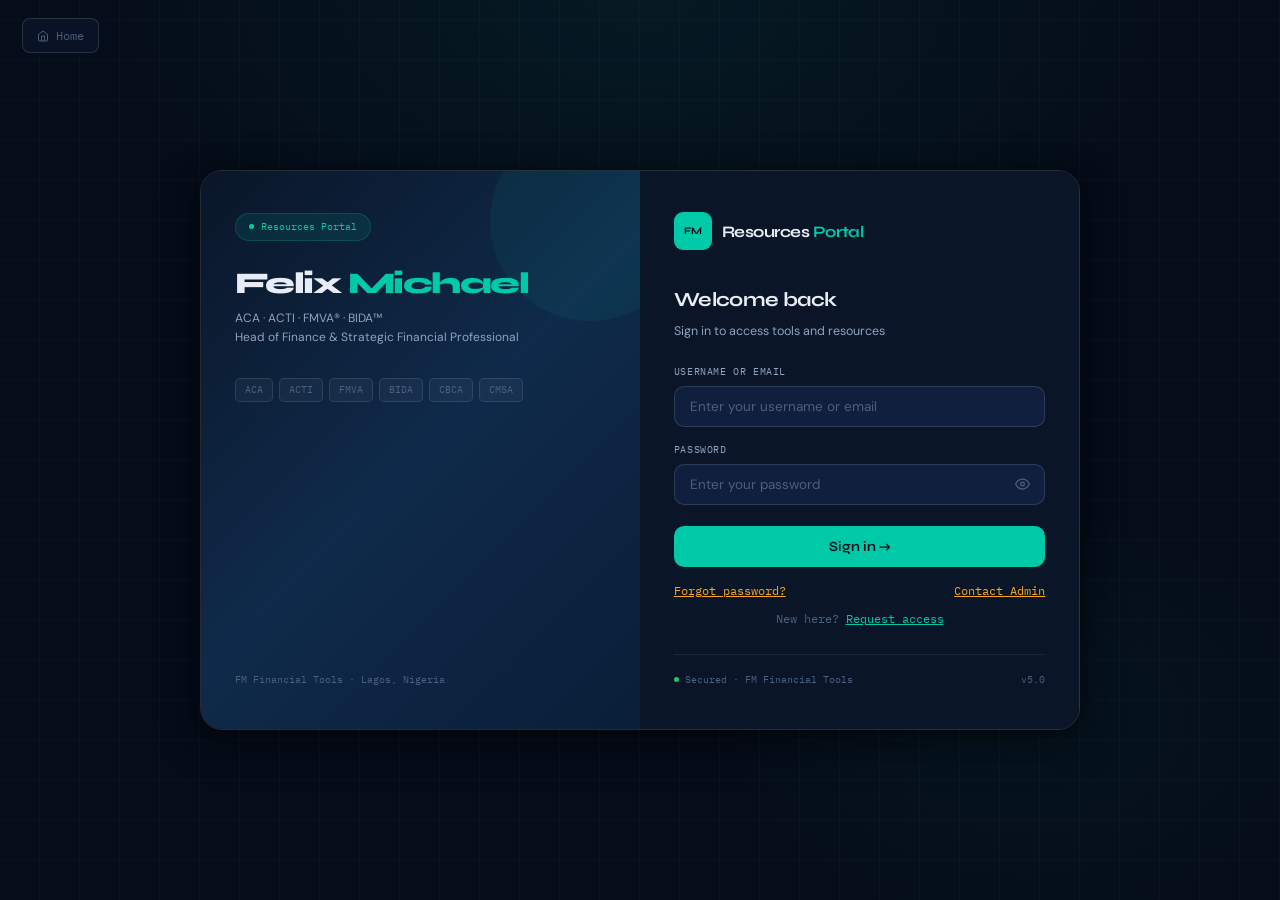
==== commit 09c10fed: "Update index.html" ====
--- a/cmf/index.html
+++ b/cmf/index.html
@@ -842,7 +842,23 @@
       <div class="treasury-metrics" id="treasuryMetrics"></div>
     </article>
   </div><!-- /main grid -->
-
+<script>
+'use strict';
+// ── AUTH GUARD ────────────────────────────────────────────
+var _API='https://eis-recbackend.onrender.com/api';
+(function(){
+  var tok=sessionStorage.getItem('FM_token');
+  if(!tok){window.location.href='../portal/';return;}
+  fetch(_API+'/auth/me',{headers:{'Authorization':'Bearer '+tok,'Content-Type':'application/json'}})
+    .then(function(r){return r.json();})
+    .then(function(d){if(d.success&&d.user){document.getElementById('user-name').textContent=d.user.name;}else{sessionStorage.removeItem('FM_token');window.location.href='../portal/';}})
+    .catch(function(){sessionStorage.removeItem('FM_token');window.location.href='../portal/';});
+})();
+document.getElementById('logout-btn').addEventListener('click',function(){
+  if(!confirm('Sign out?'))return;
+  sessionStorage.removeItem('FM_token');window.location.href='../portal/';
+});
+</script>
   <!-- ── SECONDARY GRID: SEC + sidebar ── -->
   <div class="grid grid-sec">
 
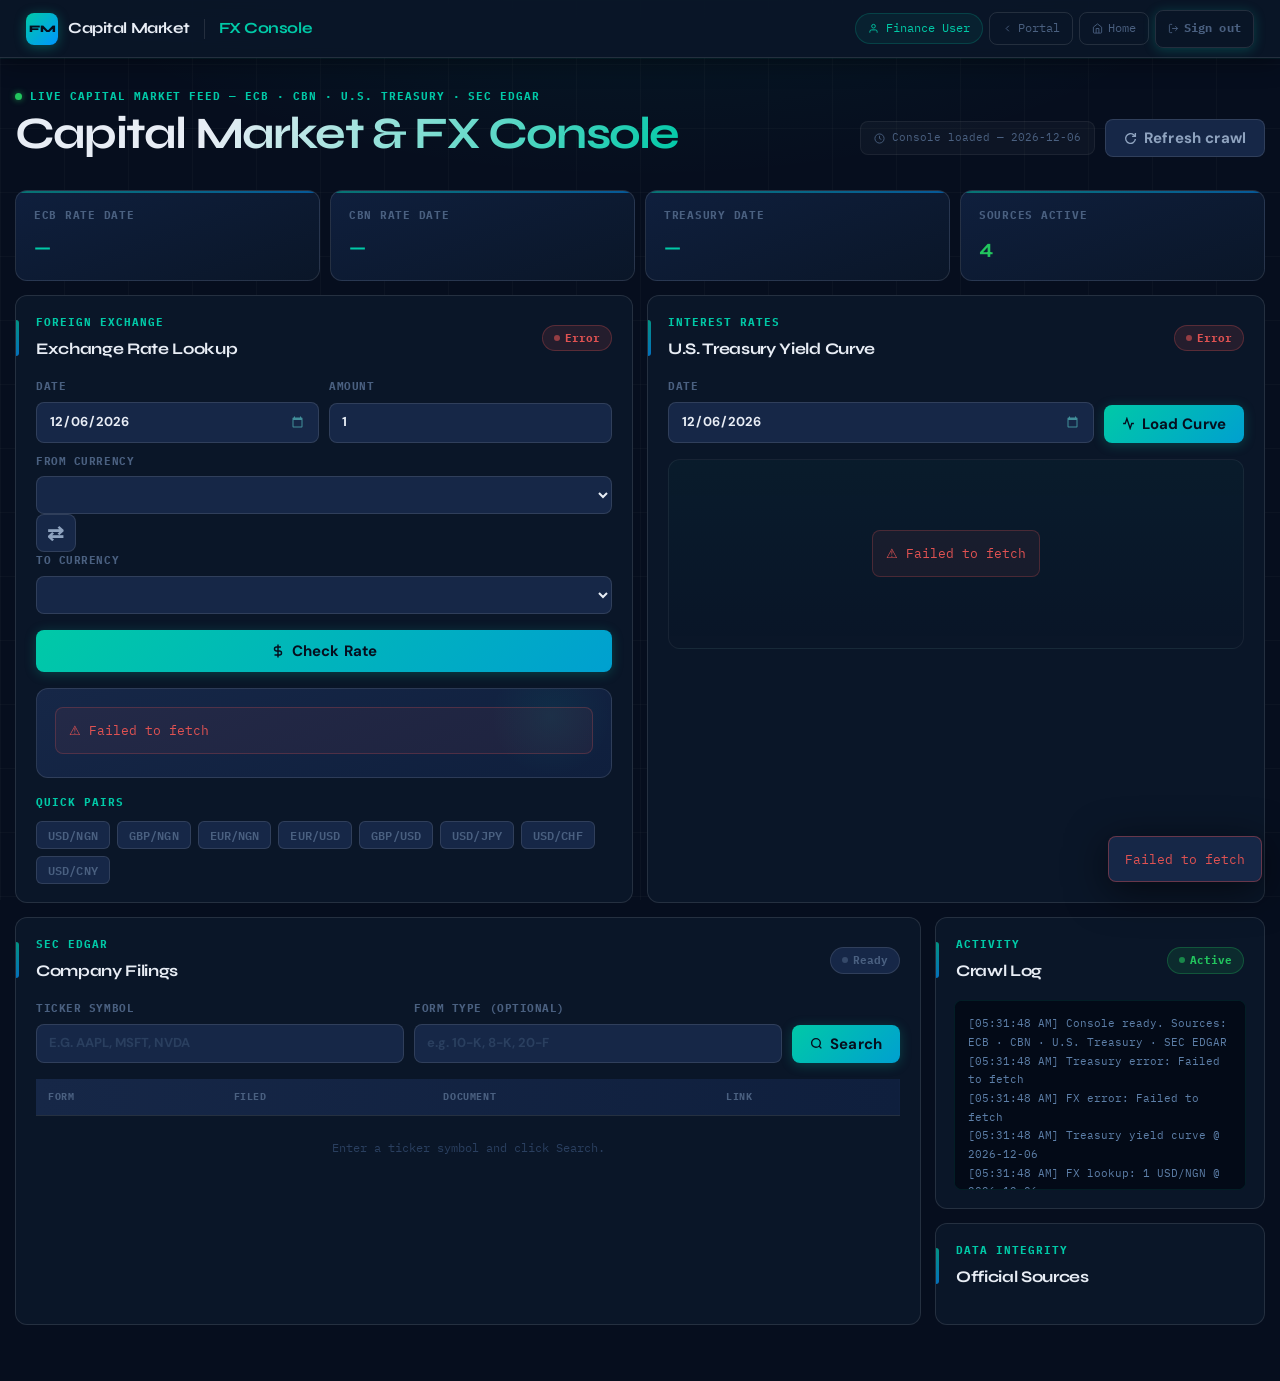
==== commit a5af94b7: "Update index.html" ====
--- a/cmf/index.html
+++ b/cmf/index.html
@@ -687,10 +687,9 @@
     <span style="color:var(--t)">FX Console</span>
   </div>
   <div class="nav-right">
-    <div class="live-dot" title="Live data feed active"></div>
     <div class="user-chip" id="userChip">
       <svg width="11" height="11" viewBox="0 0 24 24" fill="none" stroke="currentColor" stroke-width="2"><path d="M20 21v-2a4 4 0 0 0-4-4H8a4 4 0 0 0-4 4v2"/><circle cx="12" cy="7" r="4"/></svg>
-      <span id="FM-user-name">Loading...</span>
+      <span id="userName">Finance User</span>
     </div>
     <a href="../portal/" class="nav-btn">
       <svg width="11" height="11" viewBox="0 0 24 24" fill="none" stroke="currentColor" stroke-width="2"><path d="m15 18-6-6 6-6"/></svg>
@@ -710,7 +709,10 @@
 <!-- ════ PAGE HEADER ════ -->
 <div class="page-header">
   <div class="page-title-group">
-    <span class="eyebrow">Live capital market crawler — ECB · CBN · U.S. Treasury · SEC EDGAR</span>
+    <span class="eyebrow" style="display:flex;align-items:center;gap:8px">
+  <span class="live-dot" title="Live data feed active"></span>
+  Live capital market Feed — ECB · CBN · U.S. Treasury · SEC EDGAR
+</span>
     <h1 class="page-title">Capital Market &amp; FX Console</h1>
   </div>
   <div class="header-actions">
@@ -842,23 +844,7 @@
       <div class="treasury-metrics" id="treasuryMetrics"></div>
     </article>
   </div><!-- /main grid -->
-<script>
-'use strict';
-// ── AUTH GUARD ────────────────────────────────────────────
-var _API='https://eis-recbackend.onrender.com/api';
-(function(){
-  var tok=sessionStorage.getItem('FM_token');
-  if(!tok){window.location.href='../portal/';return;}
-  fetch(_API+'/auth/me',{headers:{'Authorization':'Bearer '+tok,'Content-Type':'application/json'}})
-    .then(function(r){return r.json();})
-    .then(function(d){if(d.success&&d.user){document.getElementById('user-name').textContent=d.user.name;}else{sessionStorage.removeItem('FM_token');window.location.href='../portal/';}})
-    .catch(function(){sessionStorage.removeItem('FM_token');window.location.href='../portal/';});
-})();
-document.getElementById('logout-btn').addEventListener('click',function(){
-  if(!confirm('Sign out?'))return;
-  sessionStorage.removeItem('FM_token');window.location.href='../portal/';
-});
-</script>
+
   <!-- ── SECONDARY GRID: SEC + sidebar ── -->
   <div class="grid grid-sec">
 
@@ -948,7 +934,7 @@
    Example: "https://capital-market-fx-console.onrender.com"
    Leave trailing slash OFF.
    ══════════════════════════════════════════════════════════════ */
-const API_BASE = "https://eis-recbackend.onrender.com";
+const API_BASE = "https://capital-market-fx-console.onrender.com";
 
 const state = { sources: [], currencies: [] };
 
@@ -1040,7 +1026,7 @@
 /* ── Sources ── */
 async function loadSources() {
   try {
-    const { sources } = await api("/api/sources");
+    const { sources } = await api("/api/fx/sources");
     state.sources = sources;
     renderSources();
   } catch (e) { log(`Sources error: ${e.message}`); }
@@ -1070,7 +1056,7 @@
 /* ── Currencies ── */
 async function loadCurrencies() {
   try {
-    const { currencies } = await api("/api/currencies");
+    const { currencies } = await api("/api/fx/currencies");
     state.currencies = currencies;
     const opts = currencies.map(c => `<option value="${c.code}">${c.code} — ${c.name}</option>`).join("");
     els.fxBase.innerHTML = opts;
@@ -1104,7 +1090,7 @@
   setStatus(els.fxStatus, "Loading…", "loading");
   log(`FX lookup: ${amount} ${base}/${quote} @ ${date || "today"}`);
   try {
-    const d = await api("/api/fx", { date, base, quote, amount });
+    const d = await api("/api/fx/rate", { date, base, quote, amount });
     renderFxResult(d);
     setStatus(els.fxStatus, "OK", "ok");
     if (d.provider === "ECB") els.mEcbDate.textContent = d.effectiveDate;
@@ -1154,7 +1140,7 @@
   setStatus(els.treasuryStatus, "Loading…", "loading");
   log(`Treasury yield curve @ ${date || "today"}`);
   try {
-    const d = await api("/api/treasury", { date });
+    const d = await api("/api/fx/treasury", { date });
     renderYieldCurve(d.curve);
     renderTreasuryMetrics(d.curve);
     setStatus(els.treasuryStatus, "OK", "ok");
@@ -1240,7 +1226,7 @@
   setStatus(els.secStatus, "Loading…", "loading");
   log(`SEC EDGAR: ${ticker}${formFilter ? ` (${formFilter})` : ""}`);
   try {
-    const d = await api("/api/filings", { ticker, form: formFilter });
+    const d = await api("/api/fx/filings", { ticker, form: formFilter });
     if (!d.filings.length) {
       els.filingsBody.innerHTML = `<tr><td colspan="4" class="empty-state">No filings found for ${escHtml(d.ticker)}.</td></tr>`;
     } else {
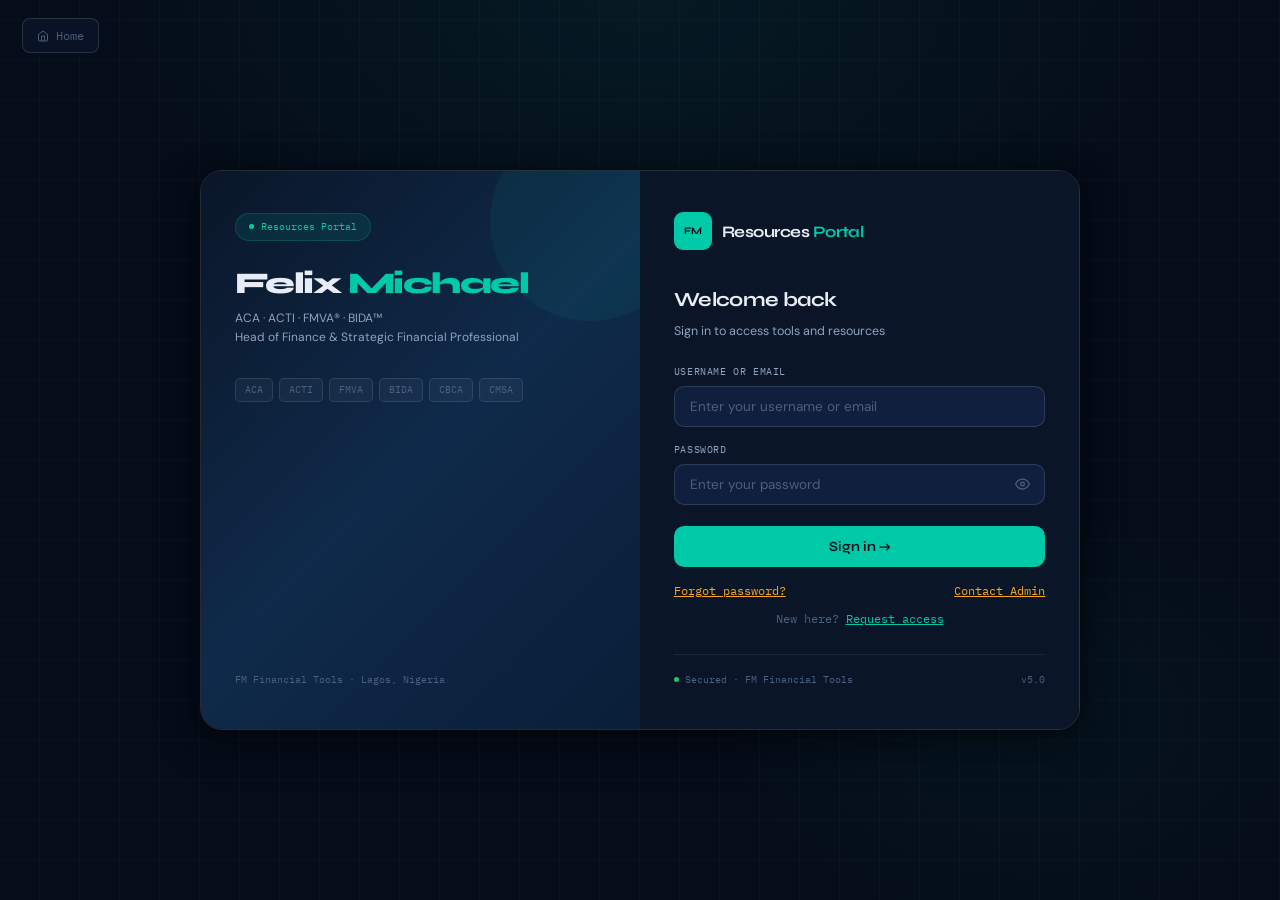
==== commit b775922c: "Update user name display and add auth guard script" ====
--- a/cmf/index.html
+++ b/cmf/index.html
@@ -689,7 +689,7 @@
   <div class="nav-right">
     <div class="user-chip" id="userChip">
       <svg width="11" height="11" viewBox="0 0 24 24" fill="none" stroke="currentColor" stroke-width="2"><path d="M20 21v-2a4 4 0 0 0-4-4H8a4 4 0 0 0-4 4v2"/><circle cx="12" cy="7" r="4"/></svg>
-      <span id="userName">Finance User</span>
+      <span id="userName">Loading...</span>
     </div>
     <a href="../portal/" class="nav-btn">
       <svg width="11" height="11" viewBox="0 0 24 24" fill="none" stroke="currentColor" stroke-width="2"><path d="m15 18-6-6 6-6"/></svg>
@@ -705,7 +705,62 @@
     </button>
   </div>
 </nav>
-
+<script>
+'use strict';
+
+// ── AUTH GUARD (FIXED) ─────────────────────────────────────
+var _API='https://eis-recbackend.onrender.com/api';
+
+(function(){
+  var tok = sessionStorage.getItem('FM_token');
+
+  if (!tok) {
+    window.location.href='../portal/';
+    return;
+  }
+
+  fetch(_API+'/auth/me',{
+    headers:{
+      'Authorization':'Bearer '+tok,
+      'Content-Type':'application/json'
+    }
+  })
+  .then(function(r){
+    if(!r.ok){ throw new Error('Auth request failed'); }
+    return r.json();
+  })
+  .then(function(d){
+    if(d.success && d.user){
+
+      // ✅ FIX: correct ID
+      var userEl = document.getElementById('FM-user-name');
+      if(userEl){ userEl.textContent = d.user.name; }
+
+    } else {
+      sessionStorage.removeItem('FM_token');
+      window.location.href='../portal/';
+    }
+  })
+  .catch(function(err){
+    console.error('Auth error:', err);
+
+    // ✅ SAFE fallback (do NOT auto logout on JS errors)
+    var userEl = document.getElementById('FM-user-name');
+    if(userEl){ userEl.textContent = 'User'; }
+  });
+
+})();
+
+// ✅ FIX: correct logout button ID
+var signOutBtn = document.getElementById('signOutBtn');
+if(signOutBtn){
+  signOutBtn.addEventListener('click',function(){
+    if(!confirm('Sign out?')) return;
+    sessionStorage.removeItem('FM_token');
+    window.location.href='../portal/';
+  });
+}
+</script>
 <!-- ════ PAGE HEADER ════ -->
 <div class="page-header">
   <div class="page-title-group">
